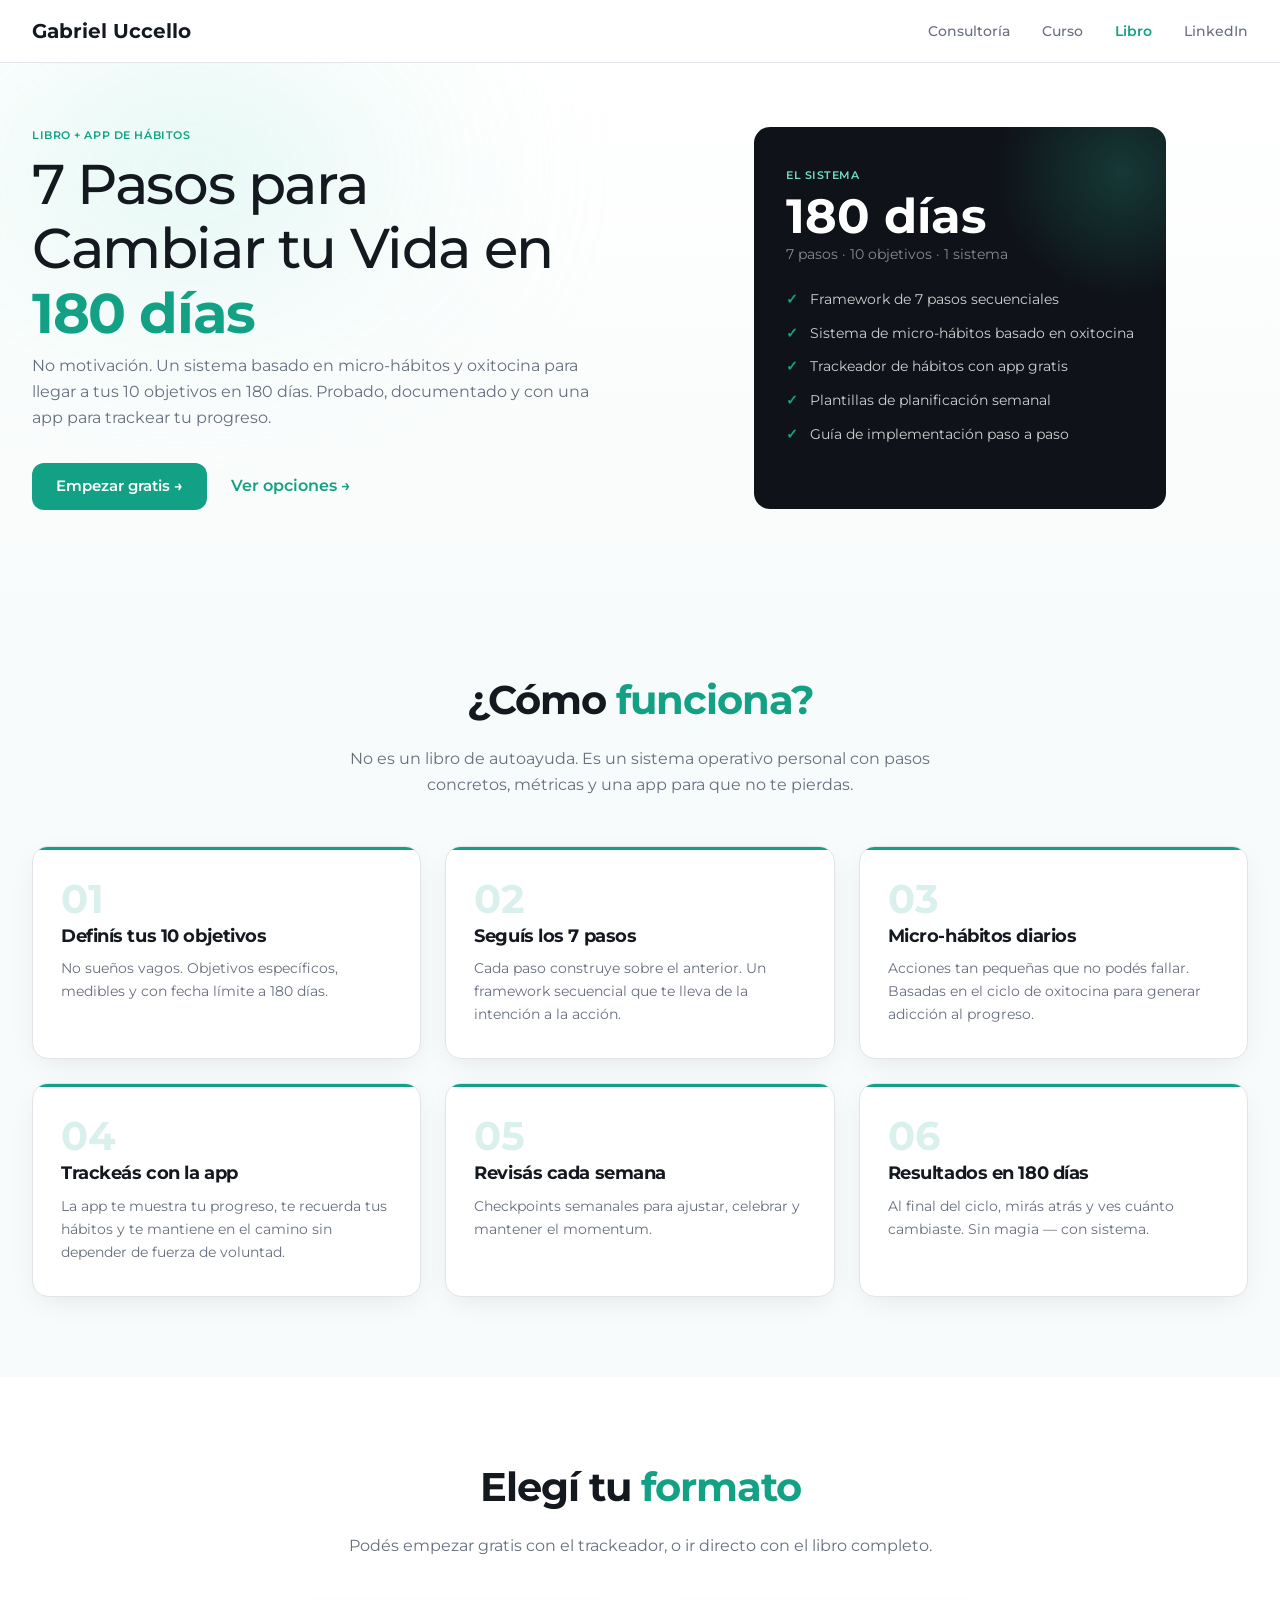
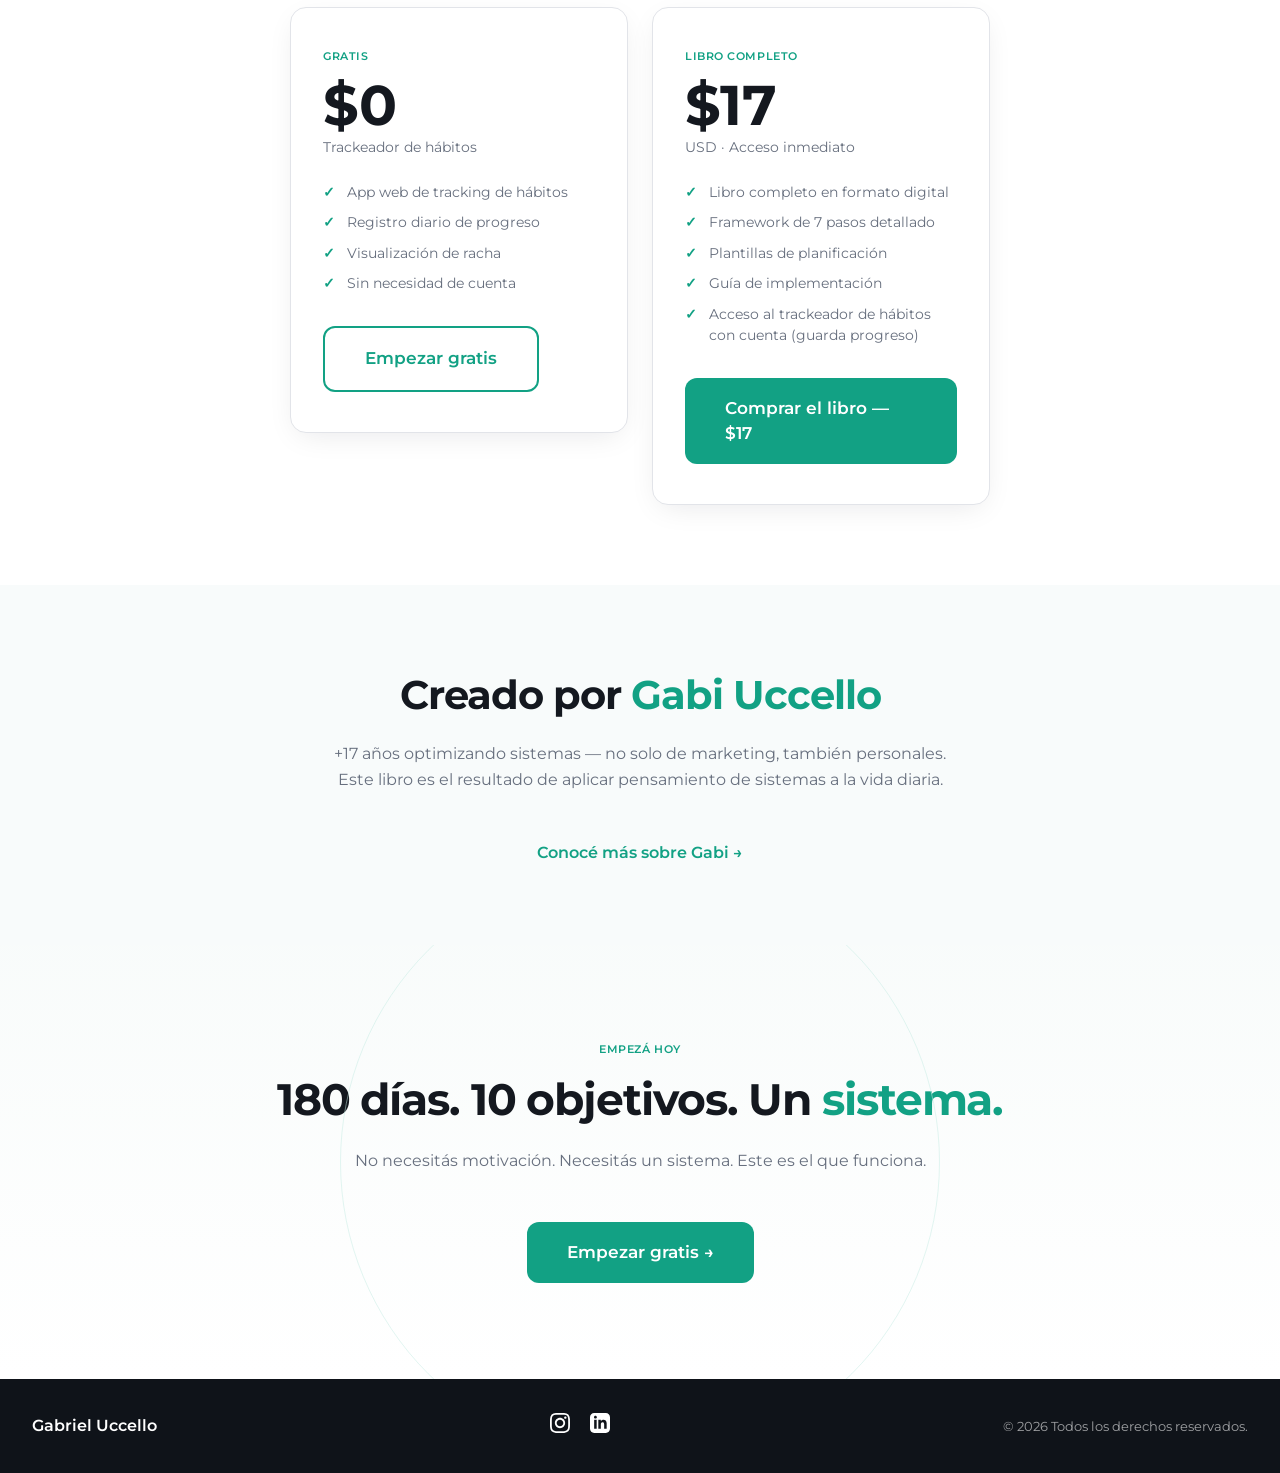
==== libro.html @ 9fae88c2 "feat: Add dedicated pages for book, consulting, and course, updating navigation and styles according" ====
<!doctype html>
<html lang="es">
  <head>
    <meta charset="UTF-8" />
    <meta name="viewport" content="width=device-width, initial-scale=1.0" />
    <title>7 Pasos para Cambiar tu Vida en 180 días — Gabi Uccello</title>
    <meta
      name="description"
      content="Un sistema basado en micro-hábitos y oxitocina para llegar a tus 10 objetivos en 180 días. Libro + App de hábitos por Gabi Uccello."
    />
    <link rel="stylesheet" href="styles.css" />
    <link rel="preconnect" href="https://fonts.googleapis.com" />
    <link rel="preconnect" href="https://fonts.gstatic.com" crossorigin />
    <link
      href="https://fonts.googleapis.com/css2?family=Montserrat:wght@400;500;600;700&display=swap"
      rel="stylesheet"
    />
  </head>
  <body>
    <!-- Nav -->
    <header class="header">
      <div class="container header-content">
        <a href="index.html" class="logo">Gabriel Uccello</a>
        <nav class="nav-links">
          <a href="consultoria.html">Consultoría</a>
          <a href="curso.html">Curso</a>
          <a href="libro.html" class="nav-active">Libro</a>
          <a href="https://www.linkedin.com/in/gabrieluccello/" target="_blank" rel="noopener">LinkedIn</a>
        </nav>
      </div>
    </header>

    <!-- Hero -->
    <section class="hero">
      <div class="hero-blur-shape"></div>
      <div class="container hero-grid">
        <div class="hero-text">
          <span class="service-tag">LIBRO + APP DE HÁBITOS</span>
          <h1>
            <span class="hero-h1-semi">7 Pasos para Cambiar tu Vida en </span
            ><span class="hero-h1-bold">180 días</span>
          </h1>
          <p class="hero-desc">
            No motivación. Un sistema basado en micro-hábitos y oxitocina para
            llegar a tus 10 objetivos en 180 días. Probado, documentado y con
            una app para trackear tu progreso.
          </p>
          <div class="hero-actions-consult">
            <a
              href="https://libro.gabiuccello.com"
              class="btn btn-primary"
              target="_blank"
              rel="noopener"
              >Empezar gratis →</a
            >
            <a href="#precios" class="link-cta">Ver opciones →</a>
          </div>
        </div>
        <div class="hero-image-wrap">
          <div class="price-card-consult">
            <span class="service-tag" style="color: hsl(168, 60%, 65%)">EL SISTEMA</span>
            <div class="price-amount-consult" style="font-size: 3rem">180 días</div>
            <p class="price-sub-consult">7 pasos · 10 objetivos · 1 sistema</p>
            <ul class="price-includes-consult">
              <li>Framework de 7 pasos secuenciales</li>
              <li>Sistema de micro-hábitos basado en oxitocina</li>
              <li>Trackeador de hábitos con app gratis</li>
              <li>Plantillas de planificación semanal</li>
              <li>Guía de implementación paso a paso</li>
            </ul>
          </div>
        </div>
      </div>
    </section>

    <!-- Cómo funciona -->
    <section class="services section-light">
      <div class="container">
        <h2>¿Cómo <span class="text-primary">funciona?</span></h2>
        <p class="section-intro">
          No es un libro de autoayuda. Es un sistema operativo personal con
          pasos concretos, métricas y una app para que no te pierdas.
        </p>
        <div class="what-grid-consult">
          <article class="what-card-consult hover-lift">
            <span class="what-number-consult">01</span>
            <h3>Definís tus 10 objetivos</h3>
            <p>
              No sueños vagos. Objetivos específicos, medibles y con fecha
              límite a 180 días.
            </p>
          </article>
          <article class="what-card-consult hover-lift">
            <span class="what-number-consult">02</span>
            <h3>Seguís los 7 pasos</h3>
            <p>
              Cada paso construye sobre el anterior. Un framework secuencial
              que te lleva de la intención a la acción.
            </p>
          </article>
          <article class="what-card-consult hover-lift">
            <span class="what-number-consult">03</span>
            <h3>Micro-hábitos diarios</h3>
            <p>
              Acciones tan pequeñas que no podés fallar. Basadas en el ciclo
              de oxitocina para generar adicción al progreso.
            </p>
          </article>
          <article class="what-card-consult hover-lift">
            <span class="what-number-consult">04</span>
            <h3>Trackeás con la app</h3>
            <p>
              La app te muestra tu progreso, te recuerda tus hábitos y te
              mantiene en el camino sin depender de fuerza de voluntad.
            </p>
          </article>
          <article class="what-card-consult hover-lift">
            <span class="what-number-consult">05</span>
            <h3>Revisás cada semana</h3>
            <p>
              Checkpoints semanales para ajustar, celebrar y mantener el
              momentum.
            </p>
          </article>
          <article class="what-card-consult hover-lift">
            <span class="what-number-consult">06</span>
            <h3>Resultados en 180 días</h3>
            <p>
              Al final del ciclo, mirás atrás y ves cuánto cambiaste. Sin
              magia — con sistema.
            </p>
          </article>
        </div>
      </div>
    </section>

    <!-- Precios -->
    <section id="precios" class="services">
      <div class="container">
        <h2>Elegí tu <span class="text-primary">formato</span></h2>
        <p class="section-intro">
          Podés empezar gratis con el trackeador, o ir directo con el libro
          completo.
        </p>
        <div class="libro-pricing-grid">
          <!-- Gratis -->
          <div class="pricing-card hover-lift">
            <span class="service-tag">GRATIS</span>
            <div class="pricing-price">$0</div>
            <p class="pricing-sub">Trackeador de hábitos</p>
            <ul class="pricing-features">
              <li>App web de tracking de hábitos</li>
              <li>Registro diario de progreso</li>
              <li>Visualización de racha</li>
              <li>Sin necesidad de cuenta</li>
            </ul>
            <a
              href="https://libro.gabiuccello.com"
              class="btn-outline-curso"
              target="_blank"
              rel="noopener"
              >Empezar gratis</a
            >
          </div>

          <!-- Libro -->
          <div class="pricing-card hover-lift">
            <span class="service-tag">LIBRO COMPLETO</span>
            <div class="pricing-price">$17</div>
            <p class="pricing-sub">USD · Acceso inmediato</p>
            <ul class="pricing-features">
              <li>Libro completo en formato digital</li>
              <li>Framework de 7 pasos detallado</li>
              <li>Plantillas de planificación</li>
              <li>Guía de implementación</li>
              <li>Acceso al trackeador de hábitos con cuenta (guarda progreso)</li>
            </ul>
            <a
              href="https://libro.gabiuccello.com"
              class="btn btn-primary btn-lg-consult"
              target="_blank"
              rel="noopener"
              >Comprar el libro — $17</a
            >
          </div>

        </div>
      </div>
    </section>

    <!-- Sobre Gabi breve -->
    <section class="services section-light">
      <div class="container" style="text-align: center">
        <h2>Creado por <span class="text-primary">Gabi Uccello</span></h2>
        <p class="section-intro">
          +17 años optimizando sistemas — no solo de marketing, también
          personales. Este libro es el resultado de aplicar pensamiento de
          sistemas a la vida diaria.
        </p>
        <a href="consultoria.html" class="link-cta">Conocé más sobre Gabi →</a>
      </div>
    </section>

    <!-- CTA Final -->
    <section class="cta-consult">
      <div class="container" style="text-align: center">
        <span class="service-tag">EMPEZÁ HOY</span>
        <h2>
          180 días. 10 objetivos. Un
          <span class="text-primary">sistema.</span>
        </h2>
        <p class="section-intro">
          No necesitás motivación. Necesitás un sistema. Este es el que funciona.
        </p>
        <div style="display: flex; gap: 1rem; justify-content: center; flex-wrap: wrap">
          <a
            href="https://libro.gabiuccello.com"
            class="btn btn-primary btn-lg-consult"
            target="_blank"
            rel="noopener"
            >Empezar gratis →</a
          >
        </div>
      </div>
    </section>

    <!-- Footer -->
    <footer class="footer footer-dark">
      <div class="container footer-content">
        <span class="footer-name">Gabriel Uccello</span>
        <div class="footer-social">
          <a
            href="https://www.instagram.com/gabiuccello/"
            target="_blank"
            rel="noopener"
            aria-label="Instagram"
          >
            <svg width="20" height="20" viewBox="0 0 24 24" fill="currentColor">
              <path
                d="M12 2.163c3.204 0 3.584.012 4.85.07 3.252.148 4.771 1.691 4.919 4.919.058 1.265.069 1.645.069 4.849 0 3.205-.012 3.584-.069 4.849-.149 3.225-1.664 4.771-4.919 4.919-1.266.058-1.644.07-4.85.07-3.204 0-3.584-.012-4.849-.07-3.26-.149-4.771-1.699-4.919-4.92-.058-1.265-.07-1.644-.07-4.849 0-3.204.013-3.583.07-4.849.149-3.227 1.664-4.771 4.919-4.919 1.266-.057 1.645-.069 4.849-.069zm0-2.163c-3.259 0-3.667.014-4.947.072-4.358.2-6.78 2.618-6.98 6.98-.059 1.281-.073 1.689-.073 4.948 0 3.259.014 3.668.072 4.948.2 4.358 2.618 6.78 6.98 6.98 1.281.058 1.689.072 4.948.072 3.259 0 3.668-.014 4.948-.072 4.354-.2 6.782-2.618 6.979-6.98.059-1.28.073-1.689.073-4.948 0-3.259-.014-3.667-.072-4.947-.196-4.354-2.617-6.78-6.979-6.98-1.281-.059-1.69-.073-4.949-.073zm0 5.838c-3.403 0-6.162 2.759-6.162 6.162s2.759 6.163 6.162 6.163 6.162-2.759 6.162-6.163c0-3.403-2.759-6.162-6.162-6.162zm0 10.162c-2.209 0-4-1.79-4-4 0-2.209 1.791-4 4-4s4 1.791 4 4c0 2.21-1.791 4-4 4zm6.406-11.845c-.796 0-1.441.645-1.441 1.44s.645 1.44 1.441 1.44c.795 0 1.439-.645 1.439-1.44s-.644-1.44-1.439-1.44z"
              />
            </svg>
          </a>
          <a
            href="https://www.linkedin.com/in/gabrieluccello/"
            target="_blank"
            rel="noopener"
            aria-label="LinkedIn"
          >
            <svg width="20" height="20" viewBox="0 0 24 24" fill="currentColor">
              <path
                d="M19 0h-14c-2.761 0-5 2.239-5 5v14c0 2.761 2.239 5 5 5h14c2.762 0 5-2.239 5-5v-14c0-2.761-2.238-5-5-5zm-11 19h-3v-11h3v11zm-1.5-12.268c-.966 0-1.75-.79-1.75-1.764s.784-1.764 1.75-1.764 1.75.79 1.75 1.764-.783 1.764-1.75 1.764zm13.5 12.268h-3v-5.604c0-3.368-4-3.113-4 0v5.604h-3v-11h3v1.765c1.396-2.586 7-2.777 7 2.476v6.759z"
              />
            </svg>
          </a>
        </div>
        <p class="footer-copy">© 2026 Todos los derechos reservados.</p>
      </div>
    </footer>
  </body>
</html>
---- styles.css ----
/* carodubi.com - exact layout from screenshot - Gabriel Uccello */
*,
*::before,
*::after {
  box-sizing: border-box;
  margin: 0;
  padding: 0;
}

:root {
  --background: #ffffff;
  --foreground: hsl(220, 20%, 10%);
  --primary: hsl(168, 80%, 35%);
  --primary-foreground: #ffffff;
  --muted-foreground: hsl(220, 10%, 45%);
  --section-light: hsl(168, 30%, 98%);
  --border: hsl(220, 15%, 90%);
  --border-light: hsl(168, 50%, 85%);
  --radius: 0.75rem;
  --radius-lg: 1rem;
  --dark-bg: hsl(220, 25%, 8%);
  --shadow-card: 0 8px 30px -8px hsl(220 20% 10% / 0.1);
  --shadow-hover: 0 20px 40px -15px hsl(168 80% 35% / 0.25);
}

html {
  scroll-behavior: smooth;
}

body {
  font-family: "Montserrat", sans-serif;
  font-size: 16px;
  line-height: 1.5;
  color: var(--foreground);
  background: var(--background);
  -webkit-font-smoothing: antialiased;
}

h1,
h2,
h3,
h4,
h5,
h6 {
  font-family: "Montserrat", sans-serif;
  font-weight: 700;
  letter-spacing: -0.025em;
}

.container {
  width: 100%;
  max-width: 1400px;
  margin: 0 auto;
  padding: 0 2rem;
}

.text-primary {
  color: var(--primary);
}

/* Header */
.header {
  position: sticky;
  top: 0;
  z-index: 100;
  background: rgba(255, 255, 255, 0.95);
  backdrop-filter: blur(10px);
  border-bottom: 1px solid var(--border);
}

.header-content {
  display: flex;
  align-items: center;
  justify-content: space-between;
  padding: 1rem 2rem;
}

.logo {
  font-size: 1.25rem;
  font-weight: 700;
  color: var(--foreground);
  text-decoration: none;
}

.badge {
  font-size: 0.875rem;
  font-weight: 500;
  color: var(--muted-foreground);
  background: var(--section-light);
  padding: 0.5rem 1rem;
  border-radius: 9999px;
}

/* Nav links */
.nav-links {
  display: flex;
  align-items: center;
  gap: 2rem;
}

.nav-links a {
  font-size: 0.875rem;
  font-weight: 500;
  color: var(--muted-foreground);
  text-decoration: none;
  transition: color 0.2s;
}

.nav-links a:hover {
  color: var(--primary);
}

.nav-links .nav-active {
  color: var(--primary);
  font-weight: 600;
}

.nav-links .btn {
  color: var(--primary-foreground);
}

/* Hero - Two columns */
.hero {
  position: relative;
  background: linear-gradient(180deg, #ffffff 0%, hsl(168, 30%, 98%) 100%);
  padding: 4rem 0 5rem;
  overflow: hidden;
}

.hero-blur-shape {
  position: absolute;
  top: -20%;
  left: -10%;
  width: 50%;
  height: 80%;
  background: radial-gradient(
    ellipse at center,
    hsl(168, 60%, 90%) 0%,
    transparent 70%
  );
  filter: blur(80px);
  opacity: 0.8;
  pointer-events: none;
}

.hero-grid {
  display: grid;
  grid-template-columns: 1fr 1fr;
  gap: 4rem;
  align-items: center;
  position: relative;
  z-index: 1;
}

.hero-text {
  text-align: left;
}

.hero h1 {
  font-size: clamp(2.5rem, 5vw, 3.5rem);
  line-height: 1.15;
  margin-bottom: 0.5rem;
}

.hero-h1-light {
  color: var(--muted-foreground);
  font-weight: 500;
}

.hero-h1-bold {
  color: var(--primary);
}

.hero-h1-semi {
  color: var(--foreground);
  font-weight: 500;
}

.hero-subtitle {
  font-size: 1.125rem;
  font-weight: 600;
  color: var(--foreground);
  margin-bottom: 1rem;
}

.hero-desc {
  font-size: 1rem;
  color: var(--muted-foreground);
  line-height: 1.625;
  margin-bottom: 2rem;
}

/* Stat cards - horizontal with light green border */
.stats-row {
  display: flex;
  gap: 1rem;
  flex-wrap: wrap;
}

.stat-card {
  flex: 1;
  min-width: 120px;
  padding: 1rem 1.25rem;
  border: 1.5px solid var(--border-light);
  border-radius: var(--radius-lg);
  background: white;
}

.stat-icon {
  display: block;
  font-size: 1.25rem;
  margin-bottom: 0.35rem;
}

.stat-number {
  display: block;
  font-size: 1.5rem;
  font-weight: 700;
  color: var(--primary);
}

.stat-label {
  font-size: 0.75rem;
  color: var(--muted-foreground);
}

/* Hero image - right column */
.hero-image-wrap {
  display: flex;
  justify-content: center;
  align-items: center;
}

.hero-image-wrap img {
  width: 100%;
  max-width: 420px;
  height: auto;
  border-radius: var(--radius-lg);
  border: 2px solid var(--border-light);
}

.hero-image-placeholder {
  width: 100%;
  max-width: 420px;
  /* aspect-ratio: 3/4; */
  background: linear-gradient(
    135deg,
    hsl(168, 40%, 92%) 0%,
    hsl(168, 30%, 96%) 100%
  );
  border-radius: var(--radius-lg);
  border: 2px solid var(--border-light);
}

/* Section light */
.section-light {
  background: var(--section-light);
}

.hover-lift {
  transition:
    transform 0.3s ease,
    box-shadow 0.3s ease;
}

.hover-lift:hover {
  transform: translateY(-4px);
  box-shadow: var(--shadow-hover);
}

/* Services - 2x2 grid */
.services {
  padding: 5rem 0;
}

.services h2 {
  font-size: clamp(1.75rem, 4vw, 2.5rem);
  text-align: center;
  margin-bottom: 1rem;
}

.section-intro {
  text-align: center;
  color: var(--muted-foreground);
  max-width: 640px;
  margin: 0 auto 3rem;
  font-size: 1rem;
  line-height: 1.625;
}

.services-grid-1x2 {
  display: grid;
  grid-template-columns: 1fr;
  gap: 1.5rem;
  margin-bottom: 1.5rem;
}

.services-grid-2x2 {
  display: grid;
  grid-template-columns: repeat(2, 1fr);
  gap: 1.5rem;
}

/* Bottom cards: side by side on desktop, stacked on mobile */
.services-grid-bottom {
  display: grid;
  grid-template-columns: 1fr;
  gap: 1.5rem;
}

@media (min-width: 768px) {
  .services-grid-bottom {
    grid-template-columns: repeat(2, 1fr);
  }
}

.service-card {
  background: white;
  border-radius: var(--radius-lg);
  box-shadow: var(--shadow-card);
  border: 1px solid var(--border);
  overflow: hidden;
}

/* Horizontal card - image left, text right */
.service-card-horizontal {
  display: grid;
  grid-template-columns: 1fr 1fr;
}

.service-card-horizontal .service-image {
  min-height: 280px;
  overflow: hidden;
}

.service-card-horizontal .service-image img {
  width: 100%;
  height: 100%;
  object-fit: cover;
}

.service-card-horizontal .service-card-body {
  display: flex;
  flex-direction: column;
  justify-content: center;
  padding: 2rem 2.5rem;
}

.service-tag {
  display: block;
  font-size: 0.7rem;
  font-weight: 600;
  letter-spacing: 0.05em;
  text-transform: uppercase;
  color: var(--primary);
  margin-bottom: 0.5rem;
}

.btn-cta {
  display: inline-flex;
  align-items: center;
  gap: 0.5rem;
  box-shadow: 0 2px 8px rgba(0, 0, 0, 0.08);
}

.btn-arrow {
  font-size: 1rem;
}

.service-card-image .service-image {
  aspect-ratio: 16/10;
  overflow: hidden;
}

.service-card-image .service-image img {
  width: 100%;
  height: 100%;
  object-fit: cover;
}

.service-card-body {
  padding: 1.5rem;
}

.service-icon {
  font-size: 2.5rem;
  padding-top: 1.5rem;
  padding-left: 1.5rem;
}

.service-card h3 {
  font-size: 1.2rem;
  margin-bottom: 0.75rem;
}

.service-card p {
  color: var(--muted-foreground);
  font-size: 0.9rem;
  line-height: 1.6;
  margin-bottom: 1rem;
}

.service-card ul {
  list-style: none;
  margin-bottom: 1.25rem;
}

.service-card li {
  padding: 0.25rem 0;
  padding-left: 1.25rem;
  position: relative;
  font-size: 0.9rem;
  color: var(--muted-foreground);
}

.service-card li::before {
  content: "•";
  position: absolute;
  left: 0;
  color: var(--primary);
  font-weight: bold;
}

/* Buttons */
.btn {
  display: inline-block;
  padding: 0.75rem 1.5rem;
  font-family: "Montserrat", sans-serif;
  font-size: 0.95rem;
  font-weight: 600;
  text-decoration: none;
  border-radius: var(--radius);
  cursor: pointer;
  transition: all 0.2s ease;
  border: none;
}

.btn-primary {
  background: var(--primary);
  color: var(--primary-foreground);
}

.btn-primary:hover {
  background: hsl(168, 80%, 30%);
}

.btn-sm {
  padding: 0.5rem 1rem;
  font-size: 0.875rem;
}

/* Why - Two columns with video */
.why {
  padding: 5rem 0;
}

.why-grid {
  display: grid;
  grid-template-columns: 1fr 1fr;
  gap: 4rem;
  align-items: center;
}

.why-text h2 {
  font-size: clamp(1.75rem, 4vw, 2.25rem);
  margin-bottom: 1.5rem;
}

.why-text p {
  margin-bottom: 1rem;
  color: var(--muted-foreground);
  line-height: 1.625;
}

.why-mission {
  margin-top: 1rem !important;
  color: var(--foreground) !important;
}

/* Video Instagram style */
.video-instagram-style {
  background: #000;
  border-radius: var(--radius-lg);
  overflow: hidden;
  max-width: 360px;
  margin: 0 auto;
}

.video-placeholder {
  aspect-ratio: 9/16;
  background: linear-gradient(
    135deg,
    hsl(220, 20%, 15%) 0%,
    hsl(220, 25%, 10%) 100%
  );
  position: relative;
  display: flex;
  align-items: center;
  justify-content: center;
}

.video-play-overlay {
  position: absolute;
  inset: 0;
  display: flex;
  align-items: center;
  justify-content: center;
  background: rgba(0, 0, 0, 0.3);
  text-decoration: none;
}

.play-icon {
  width: 64px;
  height: 64px;
  background: rgba(255, 255, 255, 0.9);
  color: var(--primary);
  border-radius: 50%;
  display: flex;
  align-items: center;
  justify-content: center;
  font-size: 1.5rem;
}

.video-mock-ui {
  padding: 0.75rem 1rem;
  display: flex;
  align-items: center;
  justify-content: space-between;
  background: #1a1a1a;
}

.video-username {
  color: white;
  font-weight: 600;
}

.video-follow-btn {
  padding: 0.35rem 1rem;
  background: var(--primary);
  color: white;
  border: none;
  border-radius: 0.5rem;
  font-size: 0.85rem;
  font-weight: 600;
}

/* Mini-Capacitaciones */
.content-section {
  padding: 5rem 0;
}

.content-section h2 {
  font-size: clamp(1.75rem, 4vw, 2.25rem);
  text-align: center;
  margin-bottom: 1rem;
}

.content-grid-2 {
  display: grid;
  grid-template-columns: repeat(2, 1fr);
  gap: 1.5rem;
}

.content-card {
  background: white;
  border-radius: var(--radius-lg);
  overflow: hidden;
  text-decoration: none;
  color: inherit;
  border: 1px solid var(--border);
  box-shadow: var(--shadow-card);
}

.content-placeholder {
  aspect-ratio: 16/10;
  background: linear-gradient(
    135deg,
    hsl(168, 40%, 90%) 0%,
    hsl(168, 30%, 95%) 100%
  );
  background-size: cover;
  background-position: center;
  position: relative;
  display: flex;
  align-items: center;
  justify-content: center;
}

.content-placeholder-worker {
  background-image: url("assets/worker academy.png");
}

.content-placeholder-biblioteca {
  background-image: url("assets/biblioteca-digital.jpg");
}

/* Overlay for readability on image backgrounds */
.content-placeholder-worker::before,
.content-placeholder-biblioteca::before {
  content: "";
  position: absolute;
  inset: 0;
  background: rgba(0, 0, 0, 0.15);
  pointer-events: none;
}

.play-btn {
  width: 64px;
  height: 64px;
  background: rgba(255, 255, 255, 0.95);
  color: var(--primary);
  border-radius: 50%;
  display: flex;
  align-items: center;
  justify-content: center;
  font-size: 1.25rem;
}

.content-tag {
  position: absolute;
  left: 1rem;
  font-size: 0.75rem;
  font-weight: 700;
  color: var(--primary);
  background: rgba(255, 255, 255, 0.9);
  padding: 0.25rem 0.5rem;
}

.content-tag-1 {
  top: 1rem;
}
.content-tag-2 {
  top: 2.25rem;
}

.content-card h3 {
  padding: 1.25rem;
  font-size: 1rem;
  font-weight: 600;
}

.link-cta {
  font-weight: 600;
  color: var(--primary);
  text-decoration: none;
}

.link-cta:hover {
  text-decoration: underline;
}

.link-cta.centered {
  display: block;
  text-align: center;
  margin-top: 2rem;
}

/* Newsletter - Dark */
.newsletter-dark {
  position: relative;
  background: var(--dark-bg);
  padding: 5rem 0;
  overflow: hidden;
}

.newsletter-blur-shape {
  position: absolute;
  top: -20%;
  left: -10%;
  width: 40%;
  height: 80%;
  background: radial-gradient(
    ellipse at center,
    hsl(168, 60%, 25%) 0%,
    transparent 70%
  );
  filter: blur(80px);
  opacity: 0.6;
  pointer-events: none;
}

.newsletter-dark h2 {
  font-size: clamp(1.75rem, 4vw, 2.25rem);
  color: white;
  text-align: center;
  margin-bottom: 1rem;
  position: relative;
  z-index: 1;
}

.newsletter-intro {
  text-align: center;
  color: rgba(255, 255, 255, 0.8);
  max-width: 520px;
  margin: 0 auto 2.5rem;
  font-size: 1rem;
  line-height: 1.625;
  position: relative;
  z-index: 1;
}

.newsletter-form {
  max-width: 420px;
  margin: 0 auto;
  display: flex;
  flex-direction: column;
  gap: 1rem;
  position: relative;
  z-index: 1;
}

.newsletter-form input,
.newsletter-form select {
  padding: 0.875rem 1.125rem;
  font-family: "Montserrat", sans-serif;
  font-size: 1rem;
  border: 1px solid rgba(255, 255, 255, 0.2);
  border-radius: var(--radius);
  background: white;
  color: var(--foreground);
}

.newsletter-form input::placeholder {
  color: var(--muted-foreground);
}

/* Footer - Dark */
.footer-dark {
  background: var(--dark-bg);
  padding: 2rem 0;
}

.footer-content {
  display: flex;
  align-items: center;
  justify-content: space-between;
  flex-wrap: wrap;
  gap: 1rem;
}

.footer-name {
  font-size: 1rem;
  font-weight: 600;
  color: white;
}

.footer-social {
  display: flex;
  gap: 1.25rem;
}

.footer-social a {
  color: white;
  text-decoration: none;
  font-size: 1.25rem;
}

.footer-copy {
  font-size: 0.8rem;
  color: rgba(255, 255, 255, 0.6);
}

/* Responsive */
@media (max-width: 900px) {
  .nav-links {
    display: none;
  }

  .ecosystem-grid {
    grid-template-columns: 1fr;
  }

  .libro-pricing-grid {
    grid-template-columns: 1fr;
    max-width: 480px;
  }

  .service-card-horizontal {
    grid-template-columns: 1fr;
  }

  .hero-grid,
  .why-grid {
    grid-template-columns: 1fr;
  }

  .hero-image-wrap {
    order: 1;
  }
  .hero-text {
    order: 2;
  }

  .why-video-wrap {
    order: 1;
  }
  .why-text {
    order: 2;
  }

  .services-grid-2x2,
  .content-grid-2 {
    grid-template-columns: 1fr;
  }
}

@media (max-width: 640px) {
  .stats-row {
    flex-direction: column;
  }

  .footer-content {
    flex-direction: column;
    text-align: center;
  }
}

/* ─────────────────────────────────────────────
   Ecosystem Cards (Index Hub)
   ───────────────────────────────────────────── */

.ecosystem-grid {
  display: grid;
  grid-template-columns: repeat(2, 1fr);
  gap: 1.5rem;
}

.eco-card {
  background: white;
  border-radius: var(--radius-lg);
  box-shadow: var(--shadow-card);
  border: 1px solid var(--border);
  border-left: 4px solid var(--primary);
  padding: 2rem;
  display: flex;
  flex-direction: column;
}

.eco-card-popular {
  border-left: 4px solid var(--primary);
  box-shadow: var(--shadow-hover);
}

.eco-card-header {
  display: flex;
  align-items: center;
  gap: 0.75rem;
  margin-bottom: 0.75rem;
}

.eco-icon {
  font-size: 1.75rem;
}

.eco-tag {
  font-size: 0.65rem;
  font-weight: 600;
  letter-spacing: 0.05em;
  text-transform: uppercase;
  color: var(--primary);
}

.eco-card h3 {
  font-size: 1.15rem;
  margin-bottom: 0.5rem;
}

.eco-card p {
  font-size: 0.875rem;
  color: var(--muted-foreground);
  line-height: 1.6;
  margin-bottom: 1rem;
  flex: 1;
}

.eco-price {
  font-size: 1.5rem;
  font-weight: 700;
  color: var(--primary);
  margin-bottom: 0.5rem;
}

.eco-badge-popular {
  display: inline-block;
  font-size: 0.75rem;
  font-weight: 600;
  color: var(--primary);
  background: hsl(168, 60%, 93%);
  padding: 0.3rem 0.75rem;
  border-radius: 9999px;
  margin-bottom: 0.75rem;
}

.eco-actions {
  display: flex;
  align-items: center;
  gap: 1rem;
  flex-wrap: wrap;
  margin-top: 0.25rem;
}

.eco-free-link {
  font-size: 0.8rem;
}

.eco-card-full {
  grid-column: 1 / -1;
}

/* ─────────────────────────────────────────────
   Libro Page
   ───────────────────────────────────────────── */

.libro-pricing-grid {
  display: grid;
  grid-template-columns: repeat(2, 1fr);
  gap: 1.5rem;
  max-width: 700px;
  margin: 0 auto;
  align-items: start;
}

/* ─────────────────────────────────────────────
   Consultoría Page
   ───────────────────────────────────────────── */

/* Hero actions */
.hero-actions-consult {
  display: flex;
  align-items: center;
  gap: 1.5rem;
  flex-wrap: wrap;
}

/* Price card (in hero right column) */
.price-card-consult {
  background: var(--dark-bg);
  border-radius: var(--radius-lg);
  padding: 2.5rem 2rem;
  color: white;
  position: relative;
  overflow: hidden;
}

.price-card-consult::before {
  content: "";
  position: absolute;
  top: -80px;
  right: -80px;
  width: 250px;
  height: 250px;
  border-radius: 50%;
  background: radial-gradient(
    circle,
    hsl(168, 60%, 35%, 0.3) 0%,
    transparent 70%
  );
  pointer-events: none;
}

.price-card-consult .service-tag {
  color: hsl(168, 60%, 65%);
}

.price-amount-consult {
  font-size: 4rem;
  font-weight: 700;
  line-height: 1;
  margin: 0.5rem 0 0.25rem;
}

.price-sub-consult {
  font-size: 0.875rem;
  color: rgba(255, 255, 255, 0.5);
  margin-bottom: 1.5rem;
}

.price-includes-consult {
  list-style: none;
  display: flex;
  flex-direction: column;
  gap: 0.75rem;
  margin-bottom: 1.5rem;
}

.price-includes-consult li {
  font-size: 0.9rem;
  color: rgba(255, 255, 255, 0.8);
  padding-left: 1.5rem;
  position: relative;
  line-height: 1.5;
}

.price-includes-consult li::before {
  content: "✓";
  position: absolute;
  left: 0;
  color: var(--primary);
  font-weight: 700;
}

.spots-badge-consult {
  display: inline-flex;
  align-items: center;
  gap: 0.5rem;
  background: hsl(168, 50%, 35%, 0.15);
  border: 1px solid hsl(168, 50%, 45%, 0.3);
  padding: 0.6rem 1rem;
  border-radius: 9999px;
  font-size: 0.8rem;
  font-weight: 500;
  color: hsl(168, 60%, 65%);
}

.spots-dot-consult {
  width: 8px;
  height: 8px;
  background: hsl(168, 70%, 55%);
  border-radius: 50%;
  animation: spotsPulse 2s infinite;
  flex-shrink: 0;
}

@keyframes spotsPulse {
  0%,
  100% {
    opacity: 1;
    transform: scale(1);
  }
  50% {
    opacity: 0.4;
    transform: scale(1.4);
  }
}

/* Topics chips */
.topics-grid-consult {
  display: flex;
  flex-wrap: wrap;
  gap: 0.6rem;
  justify-content: center;
  margin-top: 2.5rem;
}

.topic-chip {
  padding: 0.5rem 1rem;
  border: 1.5px solid var(--primary);
  border-radius: 9999px;
  font-size: 0.8rem;
  font-weight: 600;
  color: var(--primary);
  background: white;
}

/* Not for you block */
.not-for-consult {
  max-width: 640px;
  margin: 2.5rem auto 0;
  background: var(--dark-bg);
  border-radius: var(--radius-lg);
  padding: 2rem 2.5rem;
}

.not-for-consult h3 {
  font-size: 0.75rem;
  font-weight: 600;
  letter-spacing: 0.1em;
  text-transform: uppercase;
  color: rgba(255, 255, 255, 0.35);
  margin-bottom: 1rem;
}

.not-for-list p {
  font-size: 0.9rem;
  color: rgba(255, 255, 255, 0.55);
  margin-bottom: 0.5rem;
  line-height: 1.5;
}

.not-for-list p:last-child {
  margin-bottom: 0;
}

/* What you get grid */
.what-grid-consult {
  display: grid;
  grid-template-columns: repeat(3, 1fr);
  gap: 1.5rem;
}

.what-card-consult {
  background: white;
  border-radius: var(--radius-lg);
  box-shadow: var(--shadow-card);
  border: 1px solid var(--border);
  padding: 2rem 1.75rem;
  position: relative;
  overflow: hidden;
}

.what-card-consult::before {
  content: "";
  position: absolute;
  top: 0;
  left: 0;
  right: 0;
  height: 3px;
  background: var(--primary);
}

.what-number-consult {
  display: block;
  font-size: 2.5rem;
  font-weight: 700;
  color: var(--primary);
  opacity: 0.15;
  line-height: 1;
  margin-bottom: 0.25rem;
}

.what-card-consult h3 {
  font-size: 1.1rem;
  margin-bottom: 0.5rem;
}

.what-card-consult p {
  font-size: 0.9rem;
  color: var(--muted-foreground);
  line-height: 1.6;
}

/* Process steps */
.process-grid-consult {
  display: grid;
  grid-template-columns: repeat(4, 1fr);
  gap: 2rem;
  margin-top: 3rem;
  position: relative;
}

.process-grid-consult::before {
  content: "";
  position: absolute;
  top: 28px;
  left: 12%;
  right: 12%;
  height: 2px;
  background: linear-gradient(
    to right,
    transparent,
    var(--primary),
    transparent
  );
  opacity: 0.2;
}

.process-step-consult {
  text-align: center;
}

.step-num-consult {
  width: 56px;
  height: 56px;
  background: var(--primary);
  color: white;
  border-radius: 50%;
  display: flex;
  align-items: center;
  justify-content: center;
  font-size: 1.25rem;
  font-weight: 700;
  margin: 0 auto 1.25rem;
  position: relative;
  z-index: 1;
}

.process-step-consult h3 {
  font-size: 1rem;
  margin-bottom: 0.5rem;
}

.process-step-consult p {
  font-size: 0.85rem;
  color: var(--muted-foreground);
  line-height: 1.6;
}

/* About section */
.about-consult {
  background: var(--dark-bg);
  padding: 5rem 0;
}

.about-grid-consult {
  display: grid;
  grid-template-columns: 1fr 1fr;
  gap: 4rem;
  align-items: start;
}

.about-text-consult h2 {
  font-size: clamp(1.75rem, 3.5vw, 2.25rem);
  color: white;
  margin-bottom: 1.25rem;
}

.about-text-consult .text-primary {
  color: hsl(168, 60%, 55%);
}

.about-text-consult p {
  color: rgba(255, 255, 255, 0.6);
  line-height: 1.7;
  margin-bottom: 1rem;
}

.about-text-consult .stat-card {
  background: rgba(255, 255, 255, 0.06);
  border-color: rgba(255, 255, 255, 0.1);
}

.about-text-consult .stat-number {
  color: hsl(168, 60%, 55%);
}

.about-text-consult .stat-label {
  color: rgba(255, 255, 255, 0.4);
}

/* Credentials */
.credentials-consult {
  display: flex;
  flex-direction: column;
  gap: 0.875rem;
}

.credential-card-consult {
  display: flex;
  align-items: flex-start;
  gap: 1rem;
  background: rgba(255, 255, 255, 0.04);
  border: 1px solid rgba(255, 255, 255, 0.08);
  border-radius: var(--radius-lg);
  padding: 1.25rem 1.5rem;
}

.credential-icon {
  font-size: 1.25rem;
  width: 40px;
  height: 40px;
  background: hsl(168, 50%, 35%, 0.2);
  border-radius: 50%;
  display: flex;
  align-items: center;
  justify-content: center;
  flex-shrink: 0;
}

.credential-card-consult h4 {
  font-size: 0.9rem;
  font-weight: 600;
  color: white;
  margin-bottom: 0.25rem;
}

.credential-card-consult p {
  font-size: 0.8rem;
  color: rgba(255, 255, 255, 0.45);
  line-height: 1.5;
}

/* CTA section */
.cta-consult {
  padding: 6rem 0;
  background: linear-gradient(
    180deg,
    var(--section-light) 0%,
    white 100%
  );
  position: relative;
  overflow: hidden;
}

.cta-consult::before {
  content: "";
  position: absolute;
  top: 50%;
  left: 50%;
  transform: translate(-50%, -50%);
  width: 600px;
  height: 600px;
  border-radius: 50%;
  border: 1px solid hsl(168, 50%, 85%, 0.5);
  pointer-events: none;
}

.cta-consult h2 {
  font-size: clamp(2rem, 4vw, 2.75rem);
  margin-bottom: 1rem;
}

.btn-lg-consult {
  padding: 1.125rem 2.5rem;
  font-size: 1.05rem;
}

.cta-note-consult {
  margin-top: 1rem;
  font-size: 0.85rem;
  color: var(--muted-foreground);
}

.cta-note-consult a {
  color: var(--primary);
  font-weight: 600;
  text-decoration: none;
}

.cta-note-consult a:hover {
  text-decoration: underline;
}

/* ─────────────────────────────────────────────
   Curso Page
   ───────────────────────────────────────────── */

/* Módulos grid - 2 columns of compact cards */
.modulos-grid {
  display: grid;
  grid-template-columns: repeat(2, 1fr);
  gap: 1rem;
}

.modulo-card {
  background: white;
  border-radius: var(--radius-lg);
  box-shadow: var(--shadow-card);
  border: 1px solid var(--border);
  padding: 1.5rem;
  position: relative;
  overflow: hidden;
}

.modulo-card::before {
  content: "";
  position: absolute;
  top: 0;
  left: 0;
  width: 4px;
  height: 100%;
  background: var(--primary);
}

.modulo-num {
  display: block;
  font-size: 1.75rem;
  font-weight: 700;
  color: var(--primary);
  opacity: 0.2;
  line-height: 1;
  margin-bottom: 0.25rem;
}

.modulo-card h3 {
  font-size: 1rem;
  margin-bottom: 0.35rem;
}

.modulo-card p {
  font-size: 0.85rem;
  color: var(--muted-foreground);
  line-height: 1.5;
}

/* Perfiles grid - 3 columns */
.curso-perfiles-grid {
  display: grid;
  grid-template-columns: repeat(3, 1fr);
  gap: 1.5rem;
}

/* Diferencial grid - dark section */
.diferencial-grid {
  display: grid;
  grid-template-columns: repeat(4, 1fr);
  gap: 1.5rem;
}

.diferencial-card {
  background: rgba(255, 255, 255, 0.05);
  border: 1px solid rgba(255, 255, 255, 0.08);
  border-radius: var(--radius-lg);
  padding: 1.75rem 1.5rem;
  text-align: left;
}

.diferencial-icon {
  font-size: 1.5rem;
  display: block;
  margin-bottom: 0.75rem;
}

.diferencial-card h4 {
  font-size: 0.95rem;
  font-weight: 600;
  color: white;
  margin-bottom: 0.5rem;
}

.diferencial-card p {
  font-size: 0.8rem;
  color: rgba(255, 255, 255, 0.5);
  line-height: 1.5;
}

/* Pricing grid */
.pricing-grid {
  display: grid;
  grid-template-columns: repeat(2, 1fr);
  gap: 2rem;
  max-width: 900px;
  margin: 0 auto;
  align-items: start;
}

.pricing-card {
  background: white;
  border-radius: var(--radius-lg);
  box-shadow: var(--shadow-card);
  border: 1px solid var(--border);
  padding: 2.5rem 2rem;
  position: relative;
}

.pricing-card-featured {
  border: 2px solid var(--primary);
  box-shadow: var(--shadow-hover);
}

.pricing-badge-popular {
  position: absolute;
  top: -0.75rem;
  right: 1.5rem;
  background: var(--primary);
  color: white;
  font-size: 0.75rem;
  font-weight: 700;
  padding: 0.35rem 1rem;
  border-radius: 9999px;
  letter-spacing: 0.03em;
}

.pricing-price {
  font-size: 3.5rem;
  font-weight: 700;
  color: var(--foreground);
  line-height: 1;
  margin: 0.75rem 0 0.25rem;
}

.pricing-card-featured .pricing-price {
  color: var(--primary);
}

.pricing-sub {
  font-size: 0.875rem;
  color: var(--muted-foreground);
  margin-bottom: 1.5rem;
}

.pricing-features {
  list-style: none;
  display: flex;
  flex-direction: column;
  gap: 0.6rem;
  margin-bottom: 2rem;
}

.pricing-features li {
  font-size: 0.875rem;
  color: var(--muted-foreground);
  padding-left: 1.5rem;
  position: relative;
  line-height: 1.5;
}

.pricing-features li::before {
  content: "✓";
  position: absolute;
  left: 0;
  color: var(--primary);
  font-weight: 700;
}

.pricing-savings {
  color: var(--primary) !important;
  font-weight: 600;
}

.btn-outline-curso {
  display: inline-block;
  padding: 1.125rem 2.5rem;
  font-family: "Montserrat", sans-serif;
  font-size: 1.05rem;
  font-weight: 600;
  text-decoration: none;
  border-radius: var(--radius);
  border: 2px solid var(--primary);
  color: var(--primary);
  background: transparent;
  cursor: pointer;
  transition: all 0.2s ease;
}

.btn-outline-curso:hover {
  background: var(--primary);
  color: white;
}

/* Curso responsive */
@media (max-width: 900px) {
  .modulos-grid {
    grid-template-columns: 1fr;
  }

  .curso-perfiles-grid {
    grid-template-columns: 1fr;
  }

  .diferencial-grid {
    grid-template-columns: 1fr 1fr;
  }

  .pricing-grid {
    grid-template-columns: 1fr;
    max-width: 480px;
  }
}

@media (max-width: 640px) {
  .diferencial-grid {
    grid-template-columns: 1fr;
  }
}

/* Consultoría responsive */
@media (max-width: 900px) {
  .about-grid-consult {
    grid-template-columns: 1fr;
  }

  .what-grid-consult {
    grid-template-columns: 1fr;
  }

  .process-grid-consult {
    grid-template-columns: 1fr 1fr;
    gap: 2rem 1rem;
  }

  .process-grid-consult::before {
    display: none;
  }
}

@media (max-width: 640px) {
  .process-grid-consult {
    grid-template-columns: 1fr;
  }

  .services-grid-bottom {
    grid-template-columns: 1fr;
  }
}
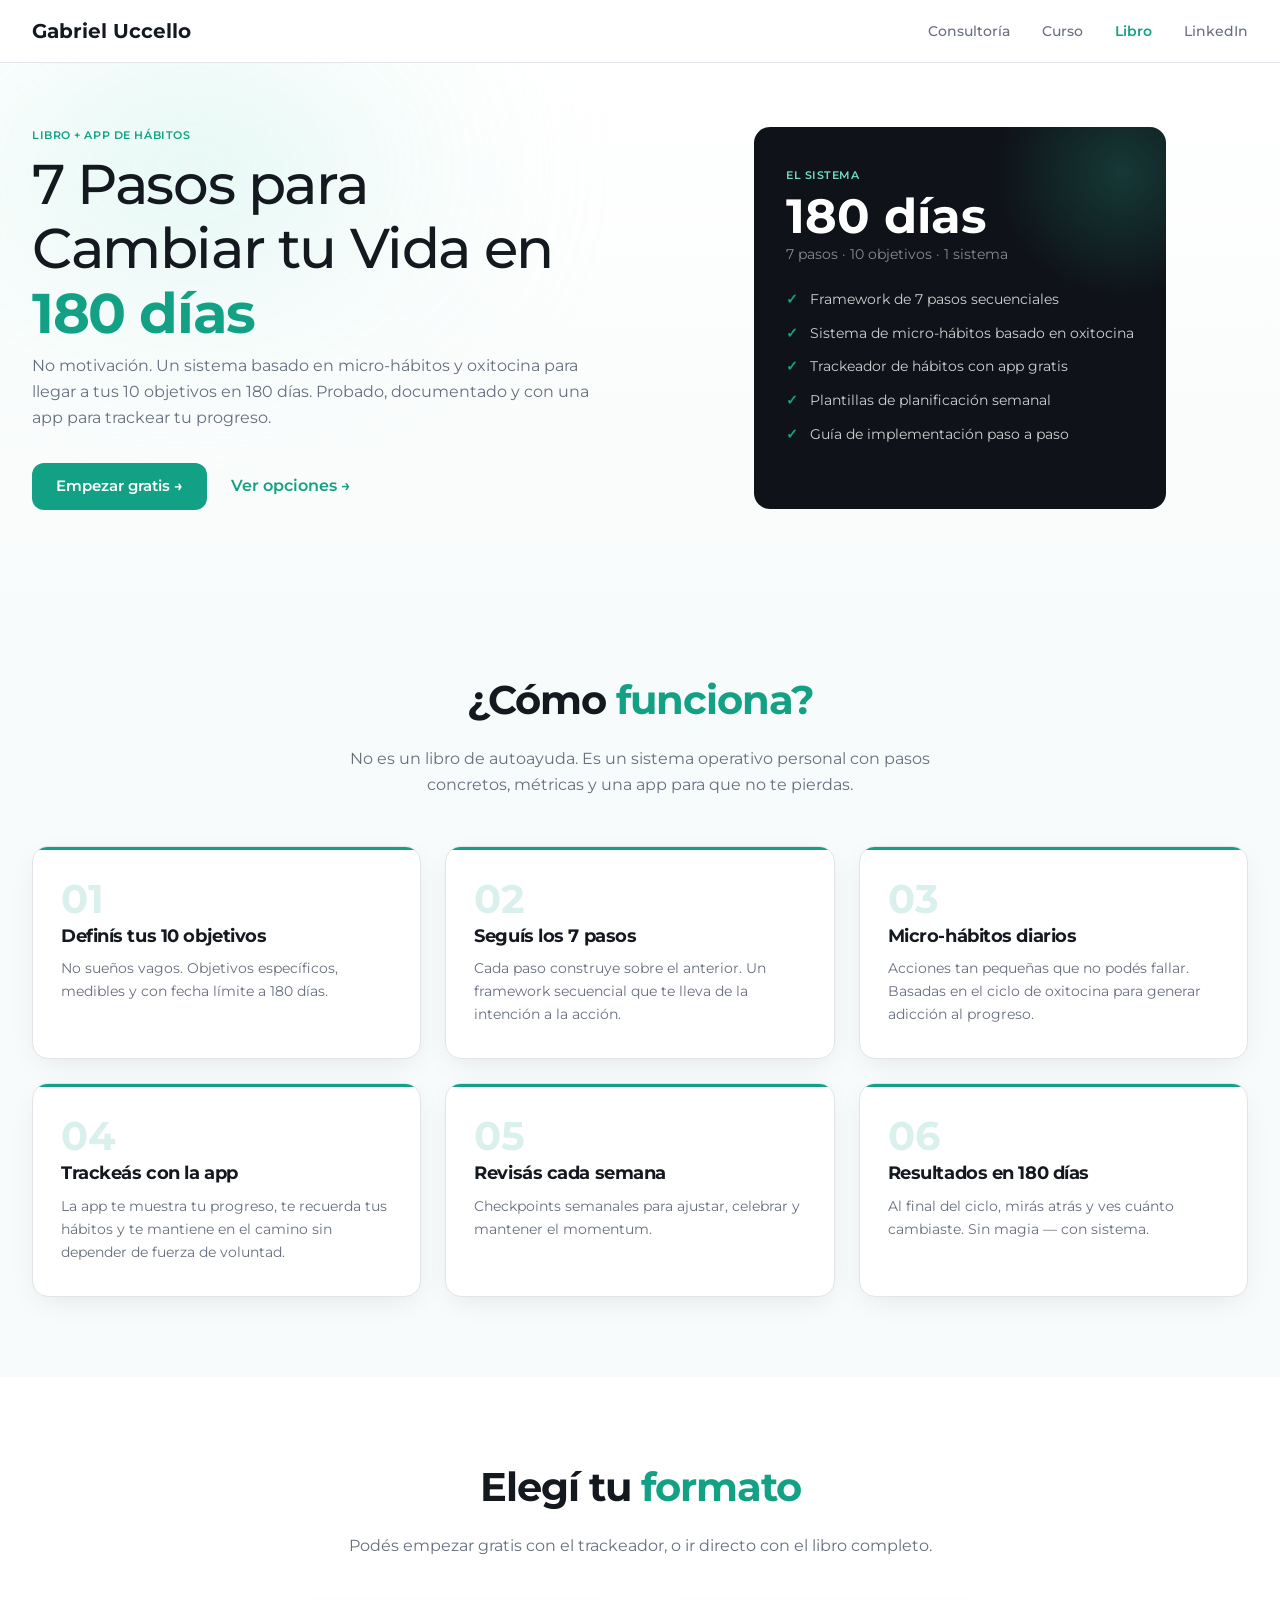
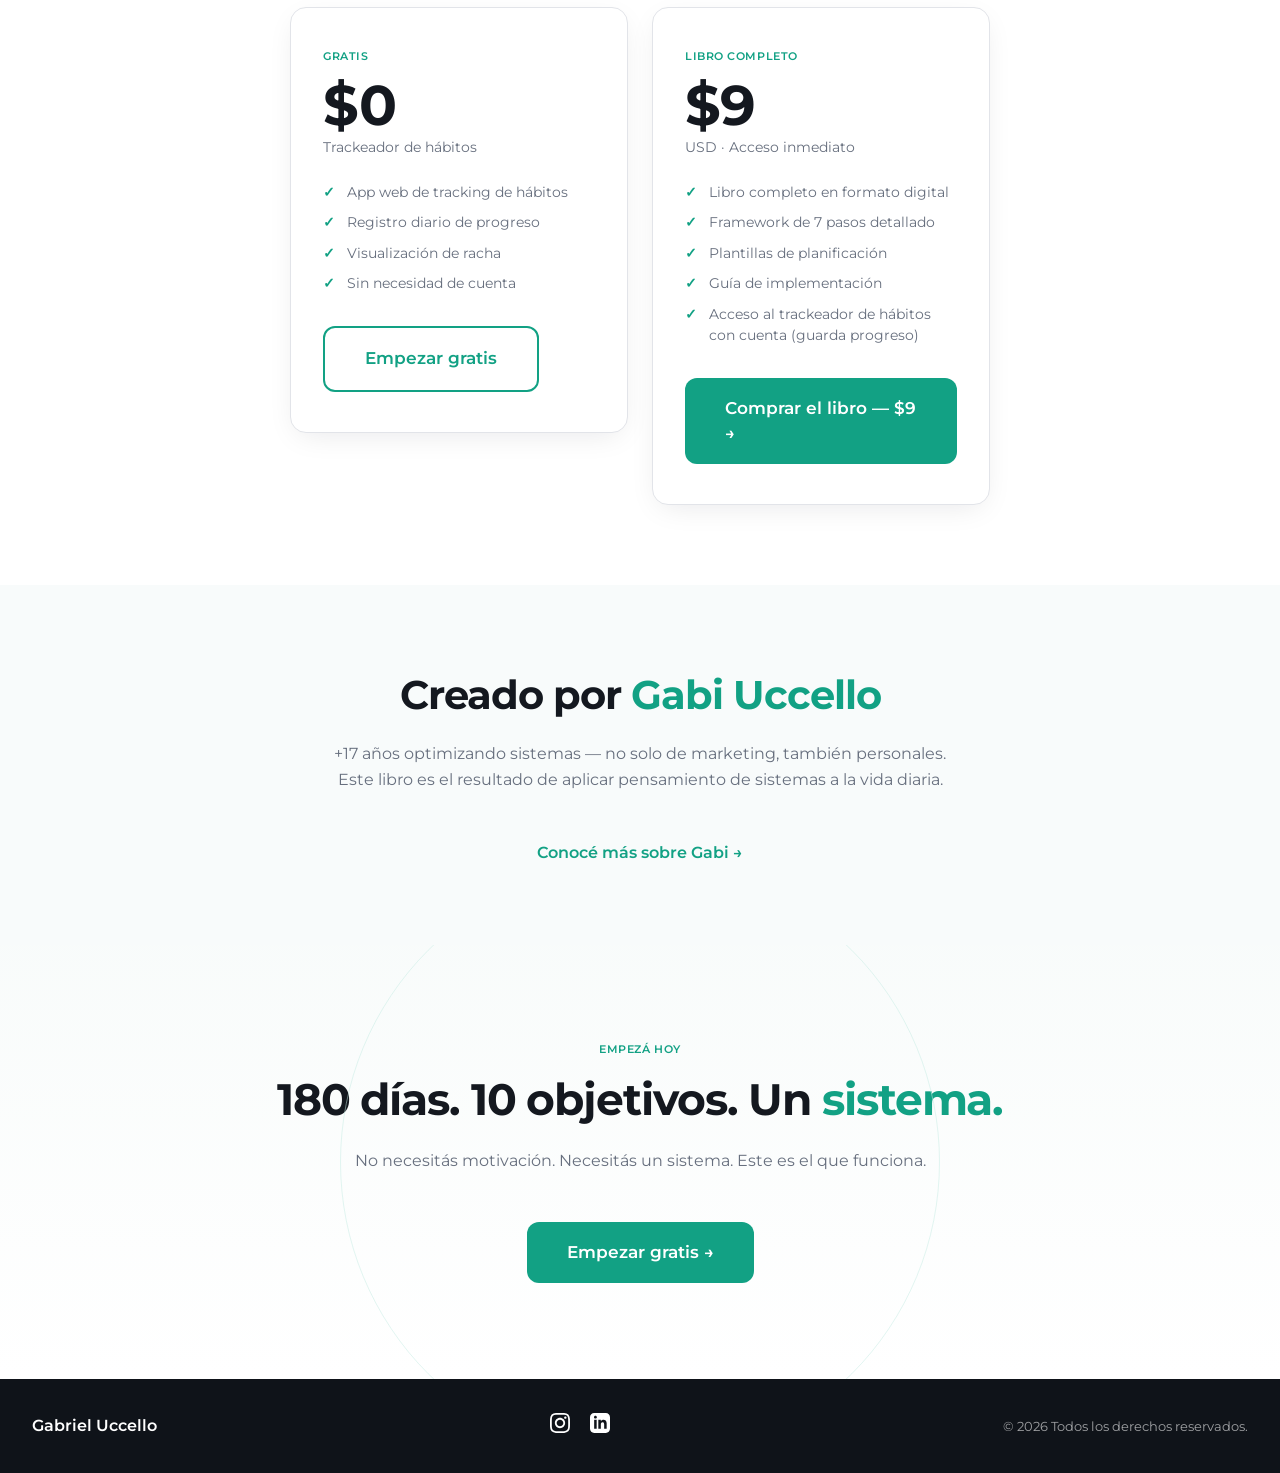
==== commit d69a9ad2: "feat: Reduce book price from $17 to $9 across index and product pages." ====
--- a/libro.html
+++ b/libro.html
@@ -166,7 +166,7 @@
           <!-- Libro -->
           <div class="pricing-card hover-lift">
             <span class="service-tag">LIBRO COMPLETO</span>
-            <div class="pricing-price">$17</div>
+            <div class="pricing-price">$9</div>
             <p class="pricing-sub">USD · Acceso inmediato</p>
             <ul class="pricing-features">
               <li>Libro completo en formato digital</li>
@@ -180,7 +180,7 @@
               class="btn btn-primary btn-lg-consult"
               target="_blank"
               rel="noopener"
-              >Comprar el libro — $17</a
+              >Comprar el libro — $9 →</a
             >
           </div>
 
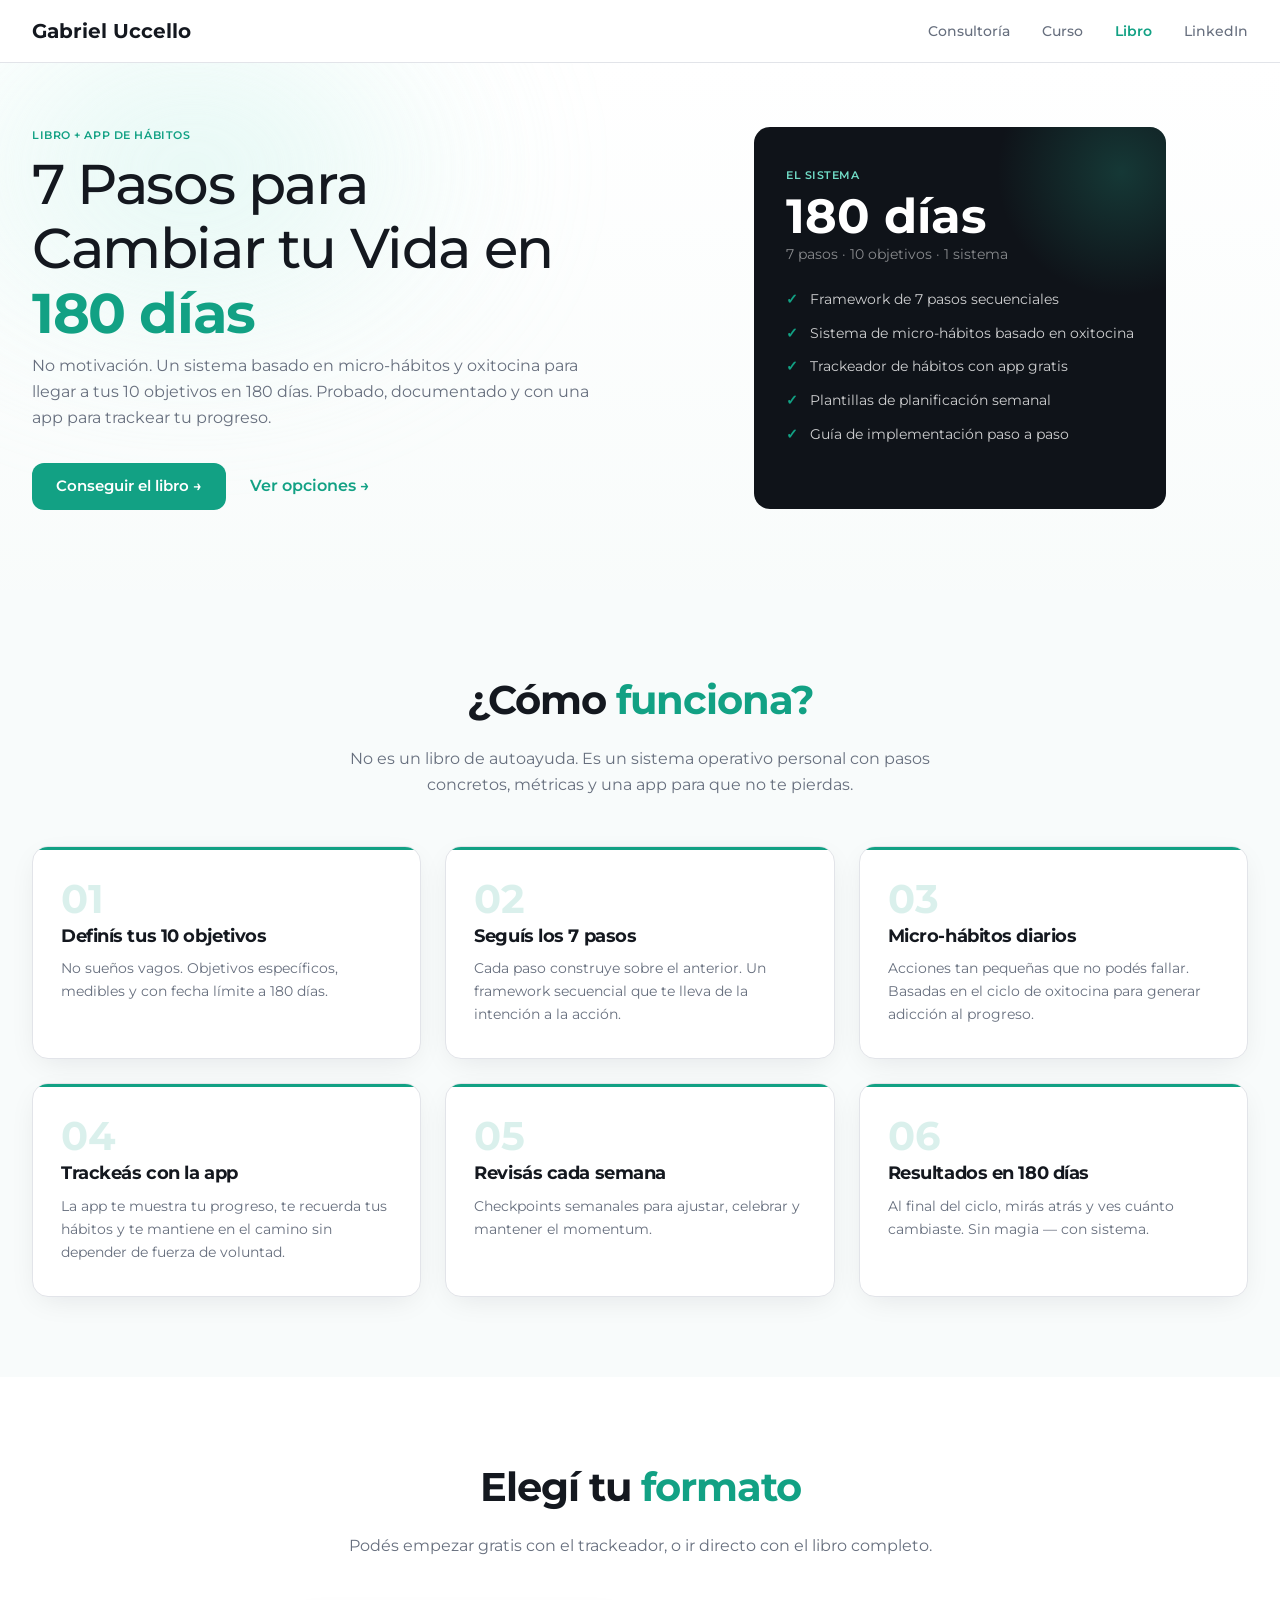
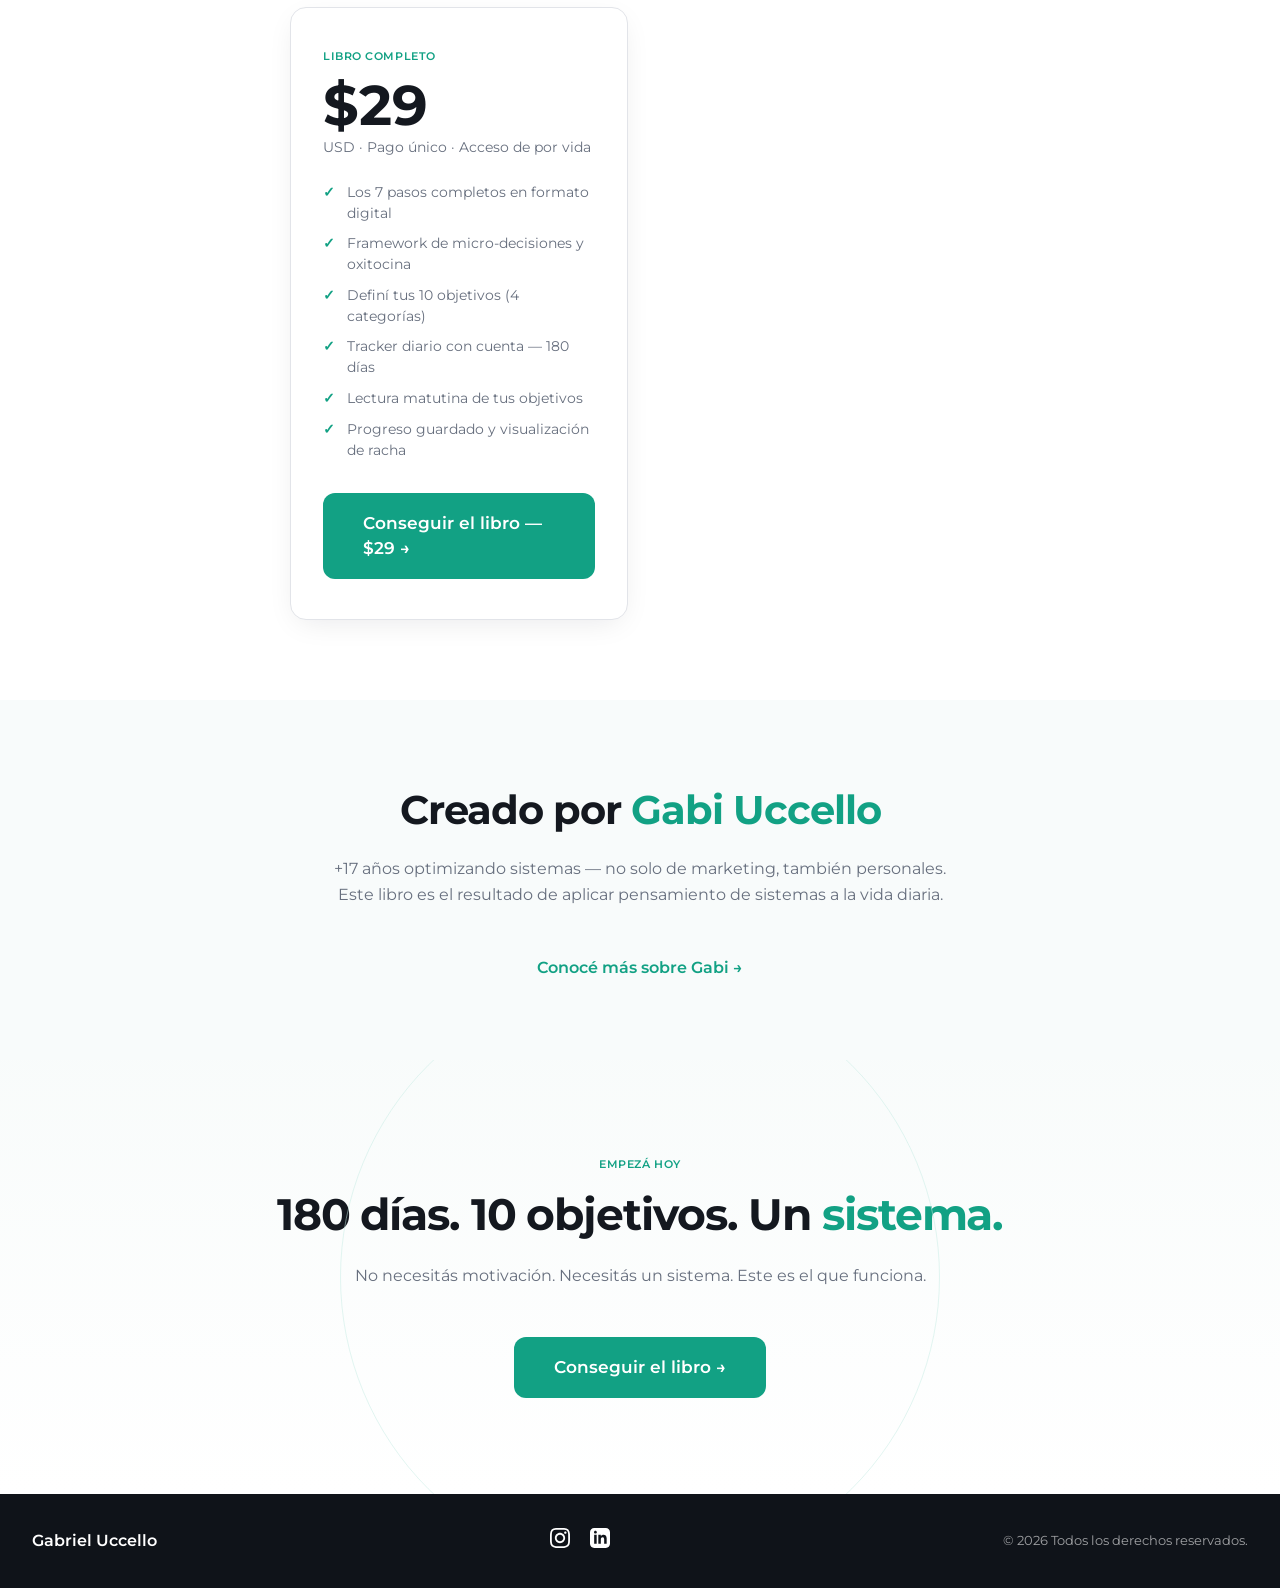
==== commit 3da4d253: "feat: update pricing, remove free tier, and redirect purchase links to new sales page" ====
--- a/libro.html
+++ b/libro.html
@@ -47,11 +47,11 @@
           </p>
           <div class="hero-actions-consult">
             <a
-              href="https://libro.gabiuccello.com"
+              href="https://libro.gabiuccello.com/venta"
               class="btn btn-primary"
               target="_blank"
               rel="noopener"
-              >Empezar gratis →</a
+              >Conseguir el libro →</a
             >
             <a href="#precios" class="link-cta">Ver opciones →</a>
           </div>
@@ -143,44 +143,25 @@
           completo.
         </p>
         <div class="libro-pricing-grid">
-          <!-- Gratis -->
-          <div class="pricing-card hover-lift">
-            <span class="service-tag">GRATIS</span>
-            <div class="pricing-price">$0</div>
-            <p class="pricing-sub">Trackeador de hábitos</p>
+          <!-- Libro único -->
+          <div class="pricing-card hover-lift" style="max-width: 420px; margin: 0 auto;">
+            <span class="service-tag">LIBRO COMPLETO</span>
+            <div class="pricing-price">$29</div>
+            <p class="pricing-sub">USD · Pago único · Acceso de por vida</p>
             <ul class="pricing-features">
-              <li>App web de tracking de hábitos</li>
-              <li>Registro diario de progreso</li>
-              <li>Visualización de racha</li>
-              <li>Sin necesidad de cuenta</li>
+              <li>Los 7 pasos completos en formato digital</li>
+              <li>Framework de micro-decisiones y oxitocina</li>
+              <li>Definí tus 10 objetivos (4 categorías)</li>
+              <li>Tracker diario con cuenta — 180 días</li>
+              <li>Lectura matutina de tus objetivos</li>
+              <li>Progreso guardado y visualización de racha</li>
             </ul>
             <a
-              href="https://libro.gabiuccello.com"
-              class="btn-outline-curso"
-              target="_blank"
-              rel="noopener"
-              >Empezar gratis</a
-            >
-          </div>
-
-          <!-- Libro -->
-          <div class="pricing-card hover-lift">
-            <span class="service-tag">LIBRO COMPLETO</span>
-            <div class="pricing-price">$9</div>
-            <p class="pricing-sub">USD · Acceso inmediato</p>
-            <ul class="pricing-features">
-              <li>Libro completo en formato digital</li>
-              <li>Framework de 7 pasos detallado</li>
-              <li>Plantillas de planificación</li>
-              <li>Guía de implementación</li>
-              <li>Acceso al trackeador de hábitos con cuenta (guarda progreso)</li>
-            </ul>
-            <a
-              href="https://libro.gabiuccello.com"
+              href="https://libro.gabiuccello.com/venta"
               class="btn btn-primary btn-lg-consult"
               target="_blank"
               rel="noopener"
-              >Comprar el libro — $9 →</a
+              >Conseguir el libro — $29 →</a
             >
           </div>
 
@@ -214,11 +195,11 @@
         </p>
         <div style="display: flex; gap: 1rem; justify-content: center; flex-wrap: wrap">
           <a
-            href="https://libro.gabiuccello.com"
+            href="https://libro.gabiuccello.com/venta"
             class="btn btn-primary btn-lg-consult"
             target="_blank"
             rel="noopener"
-            >Empezar gratis →</a
+            >Conseguir el libro →</a
           >
         </div>
       </div>
